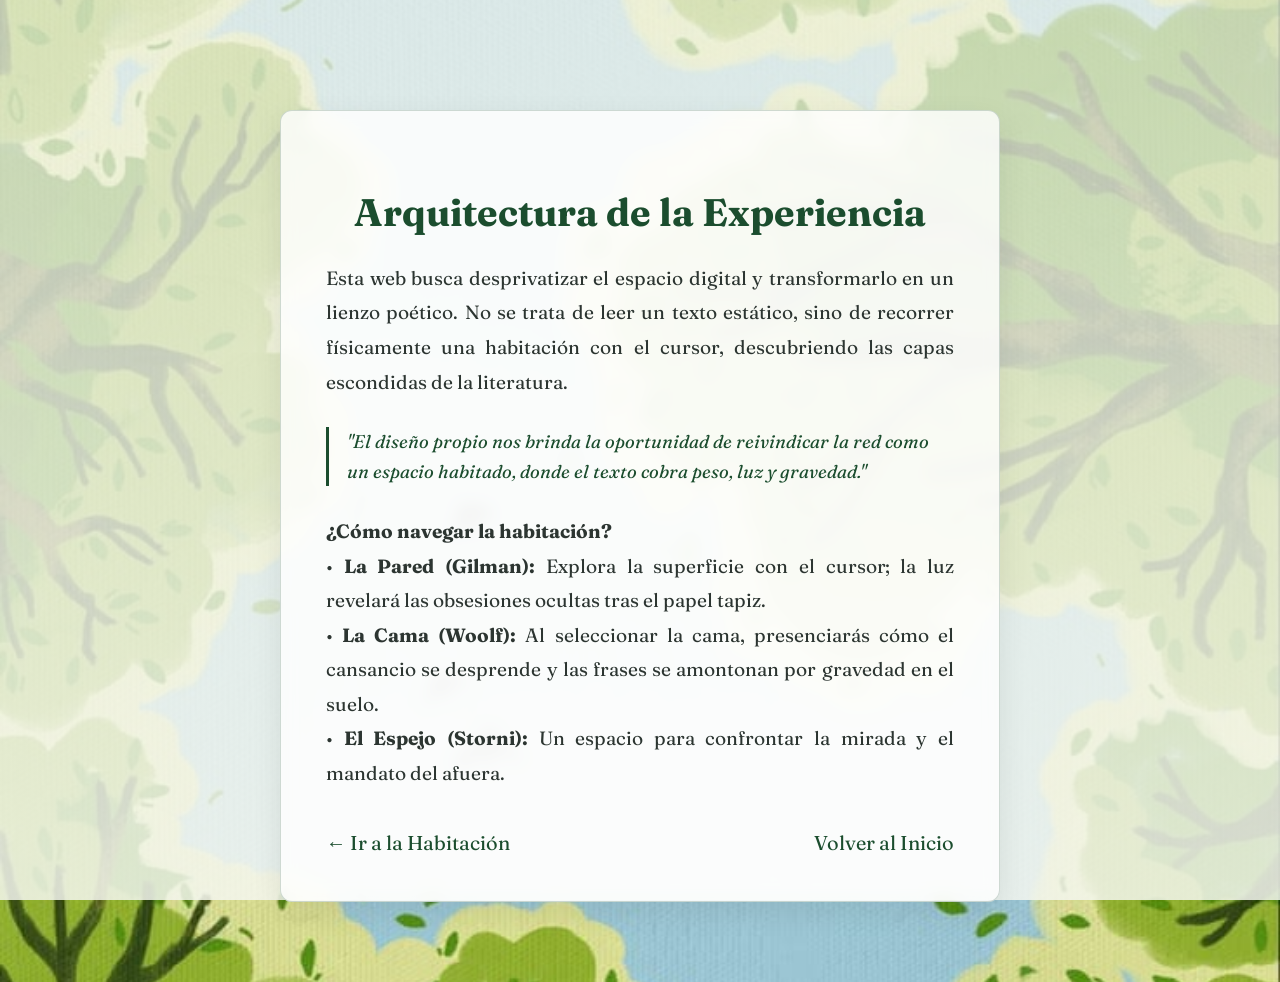
==== bitacora.html @ ad148d2b "Rename bitácora.html to bitacora.html" ====
<!DOCTYPE html>
<html lang="es">
<head>
  <meta charset="UTF-8">
  <meta name="viewport" content="width=device-width, initial-scale=1.0">
  <title>El Porqué - Habitar</title>
  <link rel="stylesheet" href="portal.css">
</head>
<body class="fondo-bitacora">

  <div id="contenido">
    <div class="caja-reflexion">
      <h2>Arquitectura de la Experiencia</h2>

      <p class="texto-reflexion">
        Esta web busca desprivatizar el espacio digital y transformarlo en un lienzo poético. No se trata de leer un texto estático, sino de recorrer físicamente una habitación con el cursor, descubriendo las capas escondidas de la literatura.
      </p>

      <blockquote class="cita-destacada">
        "El diseño propio nos brinda la oportunidad de reivindicar la red como un espacio habitado, donde el texto cobra peso, luz y gravedad."
      </blockquote>

      <p class="texto-reflexion">
        <strong>¿Cómo navegar la habitación?</strong><br>
        • <strong>La Pared (Gilman):</strong> Explora la superficie con el cursor; la luz revelará las obsesiones ocultas tras el papel tapiz.<br>
        • <strong>La Cama (Woolf):</strong> Al seleccionar la cama, presenciarás cómo el cansancio se desprende y las frases se amontonan por gravedad en el suelo.<br>
        • <strong>El Espejo (Storni):</strong> Un espacio para confrontar la mirada y el mandato del afuera.
      </p>

      <div class="navegacion-pie">
        <a href="habitacion.html">&larr; Ir a la Habitación</a>
        <a href="index.html">Volver al Inicio</a>
      </div>
    </div>
  </div>

</body>
</html>
---- portal.css ----
@import url('https://fonts.googleapis.com/css2?family=Fraunces:ital,opsz,wght@0,9..144,300..900;1,9..144,300..900&display=swap');

html, body {
  margin: 0;
  padding: 0;
  min-height: 100vh;
  font-family: 'Fraunces', serif;
  color: #1a1a1a;
  background-color: #f4f6f0;
}

body {
  background-size: cover;
  background-position: center;
  background-attachment: fixed;
  background-repeat: no-repeat;
}

/* 1. Fondo de la portada con la ilustración y transparencia suave */
.fondo-portada {
  background-image: linear-gradient(rgba(255, 255, 255, 0.25), rgba(255, 255, 255, 0.35)), 
                    url('paísaje.jpeg'); /* Asegúrate de colocar el archivo exacto */
}

/* 2. Título "Habitar" en negro y peso fino (Thin/Light) */
h1.titulo-portada {
  font-family: 'Fraunces', serif;
  font-weight: 300; /* Peso fino y liviano */
  font-style: italic;
  margin: 0;
  position: absolute;
  font-size: 85px;
  top: 30%; /* Elevado hacia el centro alto */
  left: 50%;
  transform: translate(-50%, -50%);
  text-align: center;
  width: 100%;
}

h1.titulo-portada a {
  color: #111111; /* Negro fino */
  border: none !important;
  text-shadow: 0 2px 8px rgba(255, 255, 255, 0.7);
}

/* 3. Menú vertical centrado sobre la franja del cielo azul */
.menu-portada {
  position: absolute;
  top: 55%;
  left: 50%;
  transform: translate(-50%, -40%);
  display: flex;
  flex-direction: column; /* Alineación vertical */
  align-items: center;
  gap: 24px; /* Espacio entre opciones */
  white-space: nowrap;
  width: auto;
}

/* 4. Enlaces en color verde, más grandes y subrayados solo en Hover */
.menu-portada a {
  font-family: 'Fraunces', serif;
  font-size: 1.65rem; /* Tamaño más grande */
  font-weight: 500;
  font-style: italic;
  color: #1b4d2e; /* Verde bosque cálido y profundo */
  text-decoration: none; /* Sin subrayado por defecto */
  border-bottom: 2px solid transparent; /* Reserva el espacio del borde */
  transition: all 0.3s ease;
  text-shadow: 0 1px 4px rgba(255, 255, 255, 0.8);
}

/* Efecto Hover: aparece el subrayado verde al pasar el cursor */
.menu-portada a:hover {
  color: #0b2e19;
  border-bottom: 2px solid #1b4d2e;
}


/* Estilos para las páginas internas (escritoras.html y bitacora.html) */
.fondo-escritoras, .fondo-bitacora {
  background-image: linear-gradient(rgba(245, 247, 240, 0.7), rgba(245, 247, 240, 0.85)), 
                    url('paísaje.jpeg');
}

#contenido {
  max-width: 720px;
  margin: 0 auto;
  padding: 80px 20px;
  text-align: center;
}

.caja-reflexion {
  background: rgba(255, 255, 255, 0.82);
  backdrop-filter: blur(8px);
  -webkit-backdrop-filter: blur(8px);
  padding: 45px;
  border-radius: 12px;
  border: 1px solid rgba(27, 77, 46, 0.2);
  margin-top: 30px;
  box-shadow: 0 10px 30px rgba(0, 0, 0, 0.08);
}

.caja-reflexion h2 {
  font-size: 2.4rem;
  color: #1b4d2e;
  margin-bottom: 25px;
  font-weight: 700;
}

.texto-reflexion {
  font-size: 1.2rem;
  line-height: 1.8;
  margin-bottom: 22px;
  text-align: justify;
  color: #2c3531;
}

.cita-destacada {
  font-style: italic;
  font-size: 1.15rem;
  color: #1b4d2e;
  border-left: 3px solid #1b4d2e;
  padding-left: 18px;
  margin: 28px 0;
  text-align: left;
  line-height: 1.6;
}

.navegacion-pie {
  margin-top: 40px;
  font-size: 1.25rem;
  display: flex;
  justify-content: space-between;
}

.navegacion-pie a {
  color: #1b4d2e;
  text-decoration: none;
  border-bottom: 1px solid transparent;
  transition: all 0.3s ease;
}

.navegacion-pie a:hover {
  border-bottom: 1px solid #1b4d2e;
}
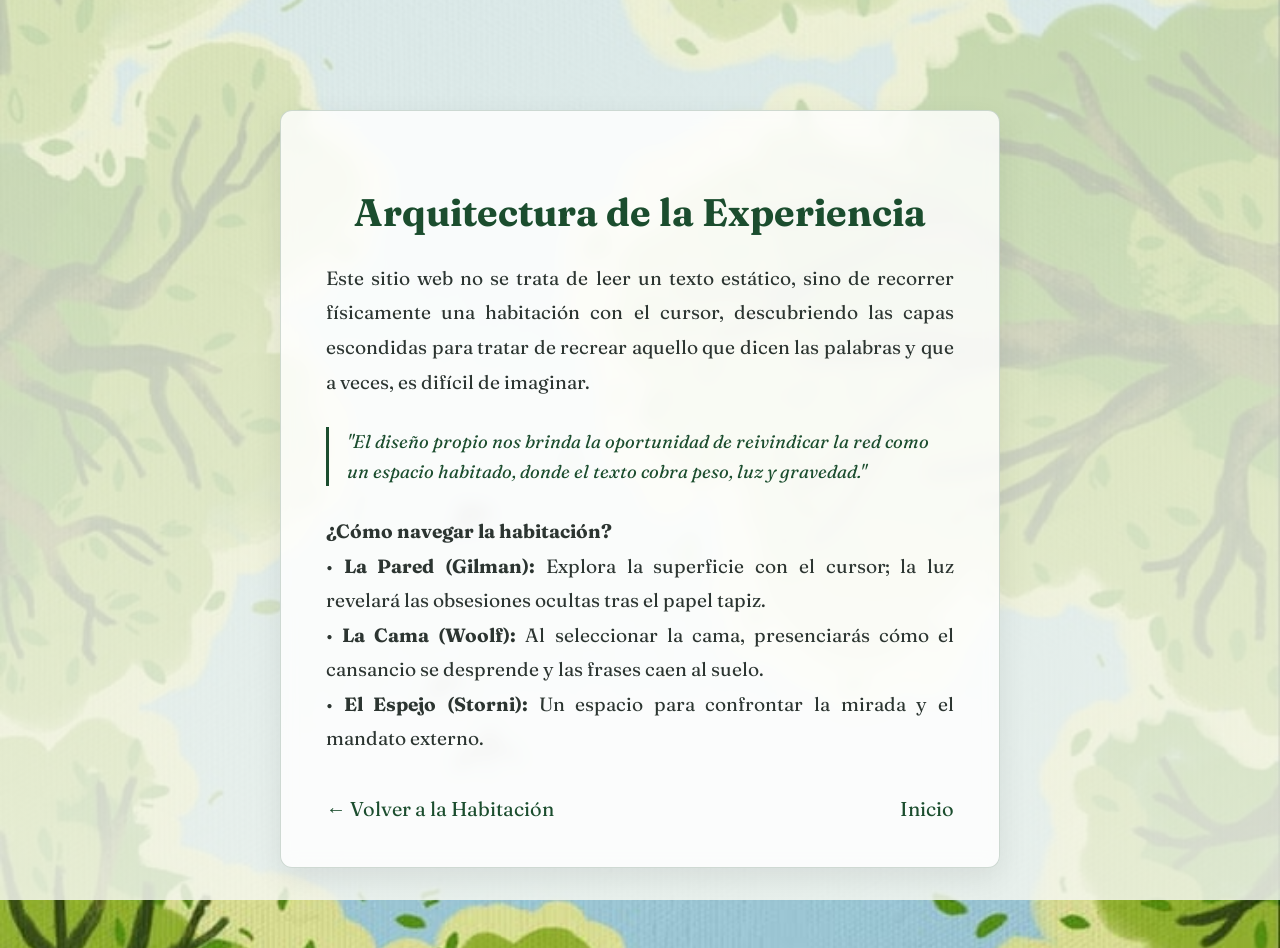
==== commit bf0f72db: "link navegación" ====
--- a/bitacora.html
+++ b/bitacora.html
@@ -13,7 +13,7 @@
       <h2>Arquitectura de la Experiencia</h2>
 
       <p class="texto-reflexion">
-        Esta web busca desprivatizar el espacio digital y transformarlo en un lienzo poético. No se trata de leer un texto estático, sino de recorrer físicamente una habitación con el cursor, descubriendo las capas escondidas de la literatura.
+        Este sitio web no se trata de leer un texto estático, sino de recorrer físicamente una habitación con el cursor, descubriendo las capas escondidas para tratar de recrear aquello que dicen las palabras y que a veces, es difícil de imaginar.
       </p>
 
       <blockquote class="cita-destacada">
@@ -23,13 +23,13 @@
       <p class="texto-reflexion">
         <strong>¿Cómo navegar la habitación?</strong><br>
         • <strong>La Pared (Gilman):</strong> Explora la superficie con el cursor; la luz revelará las obsesiones ocultas tras el papel tapiz.<br>
-        • <strong>La Cama (Woolf):</strong> Al seleccionar la cama, presenciarás cómo el cansancio se desprende y las frases se amontonan por gravedad en el suelo.<br>
-        • <strong>El Espejo (Storni):</strong> Un espacio para confrontar la mirada y el mandato del afuera.
+        • <strong>La Cama (Woolf):</strong> Al seleccionar la cama, presenciarás cómo el cansancio se desprende y las frases caen al suelo.<br>
+        • <strong>El Espejo (Storni):</strong> Un espacio para confrontar la mirada y el mandato externo.
       </p>
 
       <div class="navegacion-pie">
-        <a href="habitacion.html">&larr; Ir a la Habitación</a>
-        <a href="index.html">Volver al Inicio</a>
+        <a href="habitacion.html">&larr; Volver a la Habitación</a>
+        <a href="index.html">Inicio</a>
       </div>
     </div>
   </div>
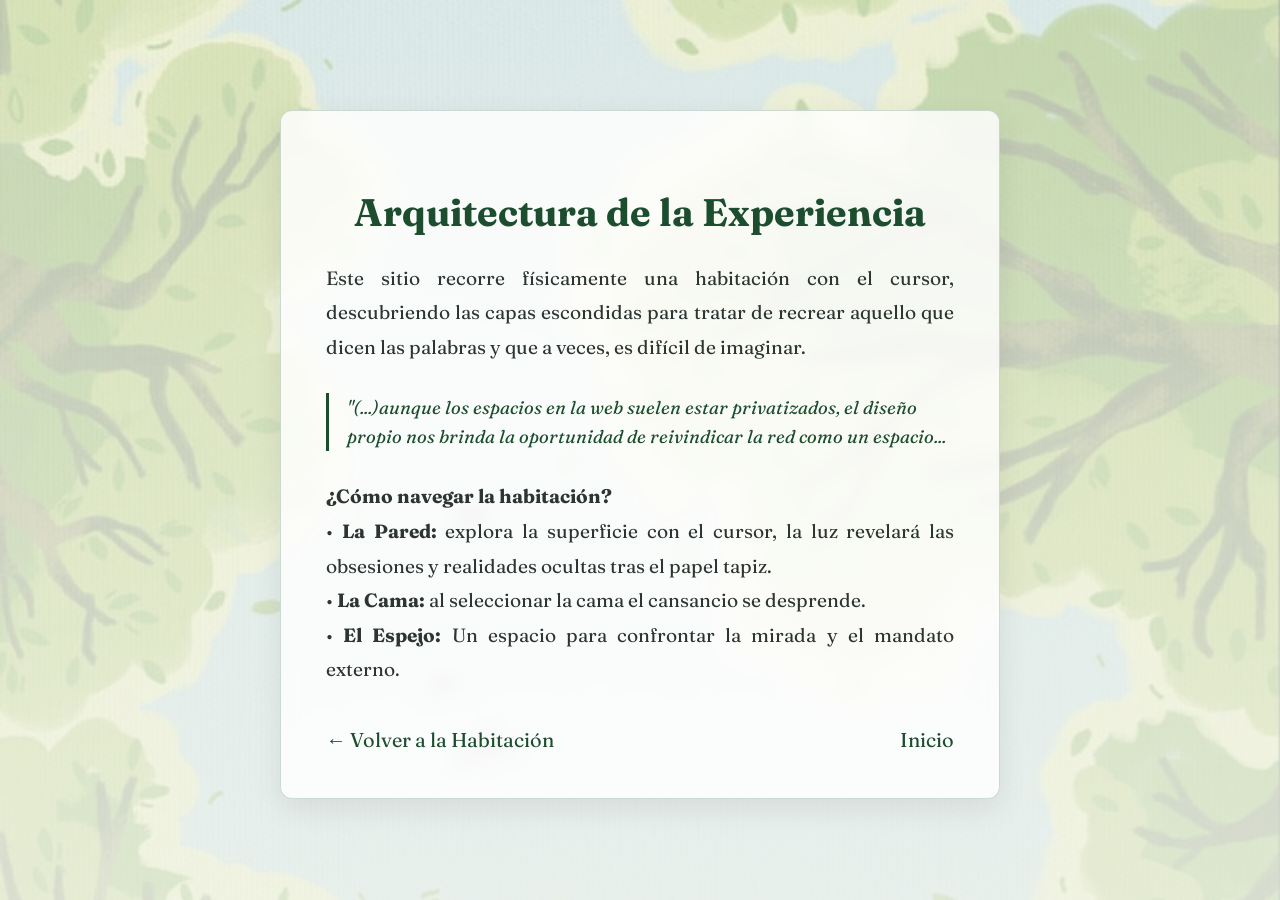
==== commit c42edccb: "Cambio de texto y cita" ====
--- a/bitacora.html
+++ b/bitacora.html
@@ -13,18 +13,18 @@
       <h2>Arquitectura de la Experiencia</h2>
 
       <p class="texto-reflexion">
-        Este sitio web no se trata de leer un texto estático, sino de recorrer físicamente una habitación con el cursor, descubriendo las capas escondidas para tratar de recrear aquello que dicen las palabras y que a veces, es difícil de imaginar.
+        Este sitio recorre físicamente una habitación con el cursor, descubriendo las capas escondidas para tratar de recrear aquello que dicen las palabras y que a veces, es difícil de imaginar.
       </p>
 
       <blockquote class="cita-destacada">
-        "El diseño propio nos brinda la oportunidad de reivindicar la red como un espacio habitado, donde el texto cobra peso, luz y gravedad."
+       "(...)aunque los espacios en la web suelen estar privatizados, el diseño propio nos brinda la oportunidad de reivindicar la red como un espacio...
       </blockquote>
 
       <p class="texto-reflexion">
         <strong>¿Cómo navegar la habitación?</strong><br>
-        • <strong>La Pared (Gilman):</strong> Explora la superficie con el cursor; la luz revelará las obsesiones ocultas tras el papel tapiz.<br>
-        • <strong>La Cama (Woolf):</strong> Al seleccionar la cama, presenciarás cómo el cansancio se desprende y las frases caen al suelo.<br>
-        • <strong>El Espejo (Storni):</strong> Un espacio para confrontar la mirada y el mandato externo.
+        • <strong>La Pared:</strong> explora la superficie con el cursor, la luz revelará las obsesiones y realidades ocultas tras el papel tapiz.<br>
+        • <strong>La Cama:</strong> al seleccionar la cama el cansancio se desprende.<br>
+        • <strong>El Espejo:</strong> Un espacio para confrontar la mirada y el mandato externo.
       </p>
 
       <div class="navegacion-pie">
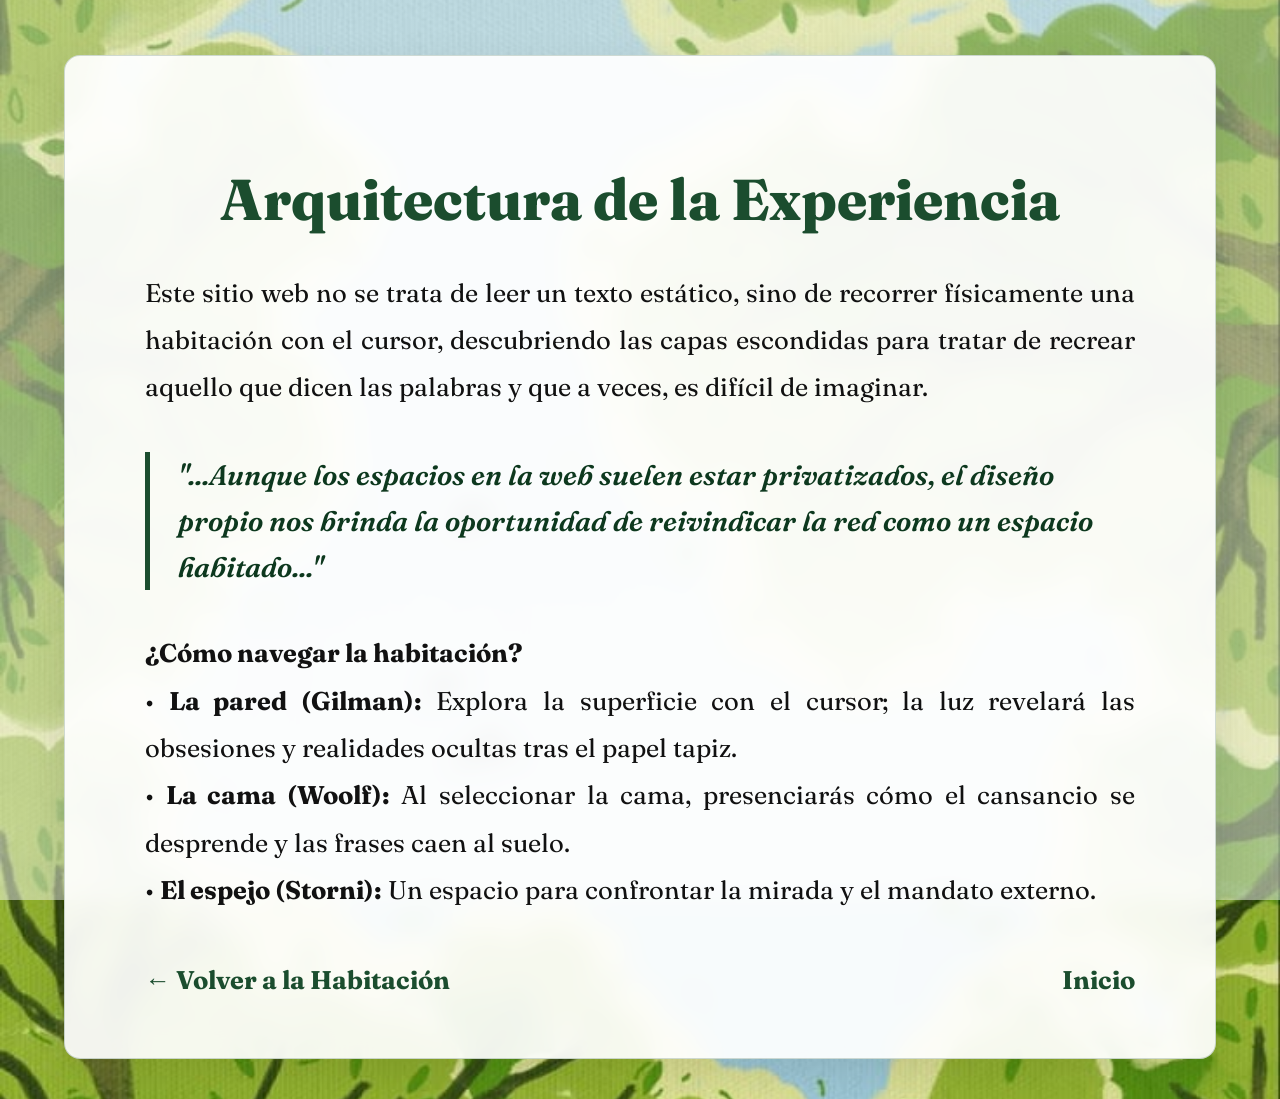
==== commit 5a7326fb: "cambio y revisión del texto Updated text for clarity and added context to navigation instructions." ====
--- a/bitacora.html
+++ b/bitacora.html
@@ -4,7 +4,7 @@
   <meta charset="UTF-8">
   <meta name="viewport" content="width=device-width, initial-scale=1.0">
   <title>El Porqué - Habitar</title>
-  <link rel="stylesheet" href="portal.css">
+  <link rel="stylesheet" href="portal.css?v=4.0">
 </head>
 <body class="fondo-bitacora">
 
@@ -13,18 +13,18 @@
       <h2>Arquitectura de la Experiencia</h2>
 
       <p class="texto-reflexion">
-        Este sitio recorre físicamente una habitación con el cursor, descubriendo las capas escondidas para tratar de recrear aquello que dicen las palabras y que a veces, es difícil de imaginar.
+        Este sitio web no se trata de leer un texto estático, sino de recorrer físicamente una habitación con el cursor, descubriendo las capas escondidas para tratar de recrear aquello que dicen las palabras y que a veces, es difícil de imaginar.
       </p>
 
       <blockquote class="cita-destacada">
-       "(...)aunque los espacios en la web suelen estar privatizados, el diseño propio nos brinda la oportunidad de reivindicar la red como un espacio...
+        "...Aunque los espacios en la web suelen estar privatizados, el diseño propio nos brinda la oportunidad de reivindicar la red como un espacio habitado..."
       </blockquote>
 
       <p class="texto-reflexion">
         <strong>¿Cómo navegar la habitación?</strong><br>
-        • <strong>La Pared:</strong> explora la superficie con el cursor, la luz revelará las obsesiones y realidades ocultas tras el papel tapiz.<br>
-        • <strong>La Cama:</strong> al seleccionar la cama el cansancio se desprende.<br>
-        • <strong>El Espejo:</strong> Un espacio para confrontar la mirada y el mandato externo.
+        • <strong>La pared (Gilman):</strong> Explora la superficie con el cursor; la luz revelará las obsesiones y realidades ocultas tras el papel tapiz.<br>
+        • <strong>La cama (Woolf):</strong> Al seleccionar la cama, presenciarás cómo el cansancio se desprende y las frases caen al suelo.<br>
+        • <strong>El espejo (Storni):</strong> Un espacio para confrontar la mirada y el mandato externo.
       </p>
 
       <div class="navegacion-pie">
--- a/portal.css
+++ b/portal.css
@@ -16,21 +16,21 @@
   background-repeat: no-repeat;
 }
 
-/* 1. Fondo de la portada con la ilustración y transparencia suave */
-.fondo-portada {
-  background-image: linear-gradient(rgba(255, 255, 255, 0.25), rgba(255, 255, 255, 0.35)), 
-                    url('paísaje.jpeg'); /* Asegúrate de colocar el archivo exacto */
+/* Fondo */
+.fondo-portada, .fondo-escritoras, .fondo-bitacora {
+  background-image: linear-gradient(rgba(245, 247, 240, 0.35), rgba(245, 247, 240, 0.5)), 
+                    url('paísaje.jpeg');
 }
 
-/* 2. Título "Habitar" en negro y peso fino (Thin/Light) */
+/* Portada principal */
 h1.titulo-portada {
   font-family: 'Fraunces', serif;
-  font-weight: 300; /* Peso fino y liviano */
+  font-weight: 300;
   font-style: italic;
   margin: 0;
   position: absolute;
-  font-size: 85px;
-  top: 30%; /* Elevado hacia el centro alto */
+  font-size: 120px;
+  top: 45%;
   left: 50%;
   transform: translate(-50%, -50%);
   text-align: center;
@@ -38,109 +38,73 @@
 }
 
 h1.titulo-portada a {
-  color: #111111; /* Negro fino */
+  color: #111111;
   border: none !important;
-  text-shadow: 0 2px 8px rgba(255, 255, 255, 0.7);
+  text-shadow: 0 2px 12px rgba(255, 255, 255, 0.9);
 }
 
-/* 3. Menú vertical centrado sobre la franja del cielo azul */
-.menu-portada {
-  position: absolute;
-  top: 55%;
-  left: 50%;
-  transform: translate(-50%, -40%);
-  display: flex;
-  flex-direction: column; /* Alineación vertical */
-  align-items: center;
-  gap: 24px; /* Espacio entre opciones */
-  white-space: nowrap;
-  width: auto;
-}
-
-/* 4. Enlaces en color verde, más grandes y subrayados solo en Hover */
-.menu-portada a {
-  font-family: 'Fraunces', serif;
-  font-size: 1.65rem; /* Tamaño más grande */
-  font-weight: 500;
-  font-style: italic;
-  color: #1b4d2e; /* Verde bosque cálido y profundo */
-  text-decoration: none; /* Sin subrayado por defecto */
-  border-bottom: 2px solid transparent; /* Reserva el espacio del borde */
-  transition: all 0.3s ease;
-  text-shadow: 0 1px 4px rgba(255, 255, 255, 0.8);
-}
-
-/* Efecto Hover: aparece el subrayado verde al pasar el cursor */
-.menu-portada a:hover {
-  color: #0b2e19;
-  border-bottom: 2px solid #1b4d2e;
-}
-
-
-/* Estilos para las páginas internas (escritoras.html y bitacora.html) */
-.fondo-escritoras, .fondo-bitacora {
-  background-image: linear-gradient(rgba(245, 247, 240, 0.7), rgba(245, 247, 240, 0.85)), 
-                    url('paísaje.jpeg');
-}
-
+/* CAJA Y CONTENEDOR AMPLIADOS */
 #contenido {
-  max-width: 720px;
+  width: 90vw;
+  max-width: 1200px; /* Caja ancha */
   margin: 0 auto;
-  padding: 80px 20px;
+  padding: 40px 20px;
   text-align: center;
 }
 
 .caja-reflexion {
-  background: rgba(255, 255, 255, 0.82);
-  backdrop-filter: blur(8px);
-  -webkit-backdrop-filter: blur(8px);
-  padding: 45px;
-  border-radius: 12px;
+  background: rgba(255, 255, 255, 0.92);
+  backdrop-filter: blur(12px);
+  -webkit-backdrop-filter: blur(12px);
+  padding: 60px 80px; /* Espacio interior  */
+  border-radius: 16px;
   border: 1px solid rgba(27, 77, 46, 0.2);
-  margin-top: 30px;
-  box-shadow: 0 10px 30px rgba(0, 0, 0, 0.08);
+  box-shadow: 0 15px 40px rgba(0, 0, 0, 0.1);
+  margin-top: 15px;
 }
 
 .caja-reflexion h2 {
-  font-size: 2.4rem;
+  font-size: 3.6rem; /* Título */
   color: #1b4d2e;
-  margin-bottom: 25px;
-  font-weight: 700;
+  margin-bottom: 35px;
+  font-weight: 800;
 }
 
 .texto-reflexion {
-  font-size: 1.2rem;
-  line-height: 1.8;
-  margin-bottom: 22px;
+  font-size: 1.6rem; /* Letra grande */
+  line-height: 1.85;
+  margin-bottom: 30px;
   text-align: justify;
-  color: #2c3531;
+  color: #111111;
 }
 
 .cita-destacada {
   font-style: italic;
-  font-size: 1.15rem;
-  color: #1b4d2e;
-  border-left: 3px solid #1b4d2e;
-  padding-left: 18px;
-  margin: 28px 0;
+  font-size: 1.75rem; /* Cita resaltada y muy legible */
+  font-weight: 600;
+  color: #0d381e;
+  border-left: 5px solid #1b4d2e;
+  padding-left: 28px;
+  margin: 40px 0;
   text-align: left;
-  line-height: 1.6;
+  line-height: 1.65;
 }
 
 .navegacion-pie {
-  margin-top: 40px;
-  font-size: 1.25rem;
+  margin-top: 50px;
+  font-size: 1.6rem;
   display: flex;
   justify-content: space-between;
 }
 
 .navegacion-pie a {
   color: #1b4d2e;
+  font-weight: 700;
   text-decoration: none;
-  border-bottom: 1px solid transparent;
+  border-bottom: 2px solid transparent;
   transition: all 0.3s ease;
 }
 
 .navegacion-pie a:hover {
-  border-bottom: 1px solid #1b4d2e;
+  border-bottom: 2px solid #1b4d2e;
 }
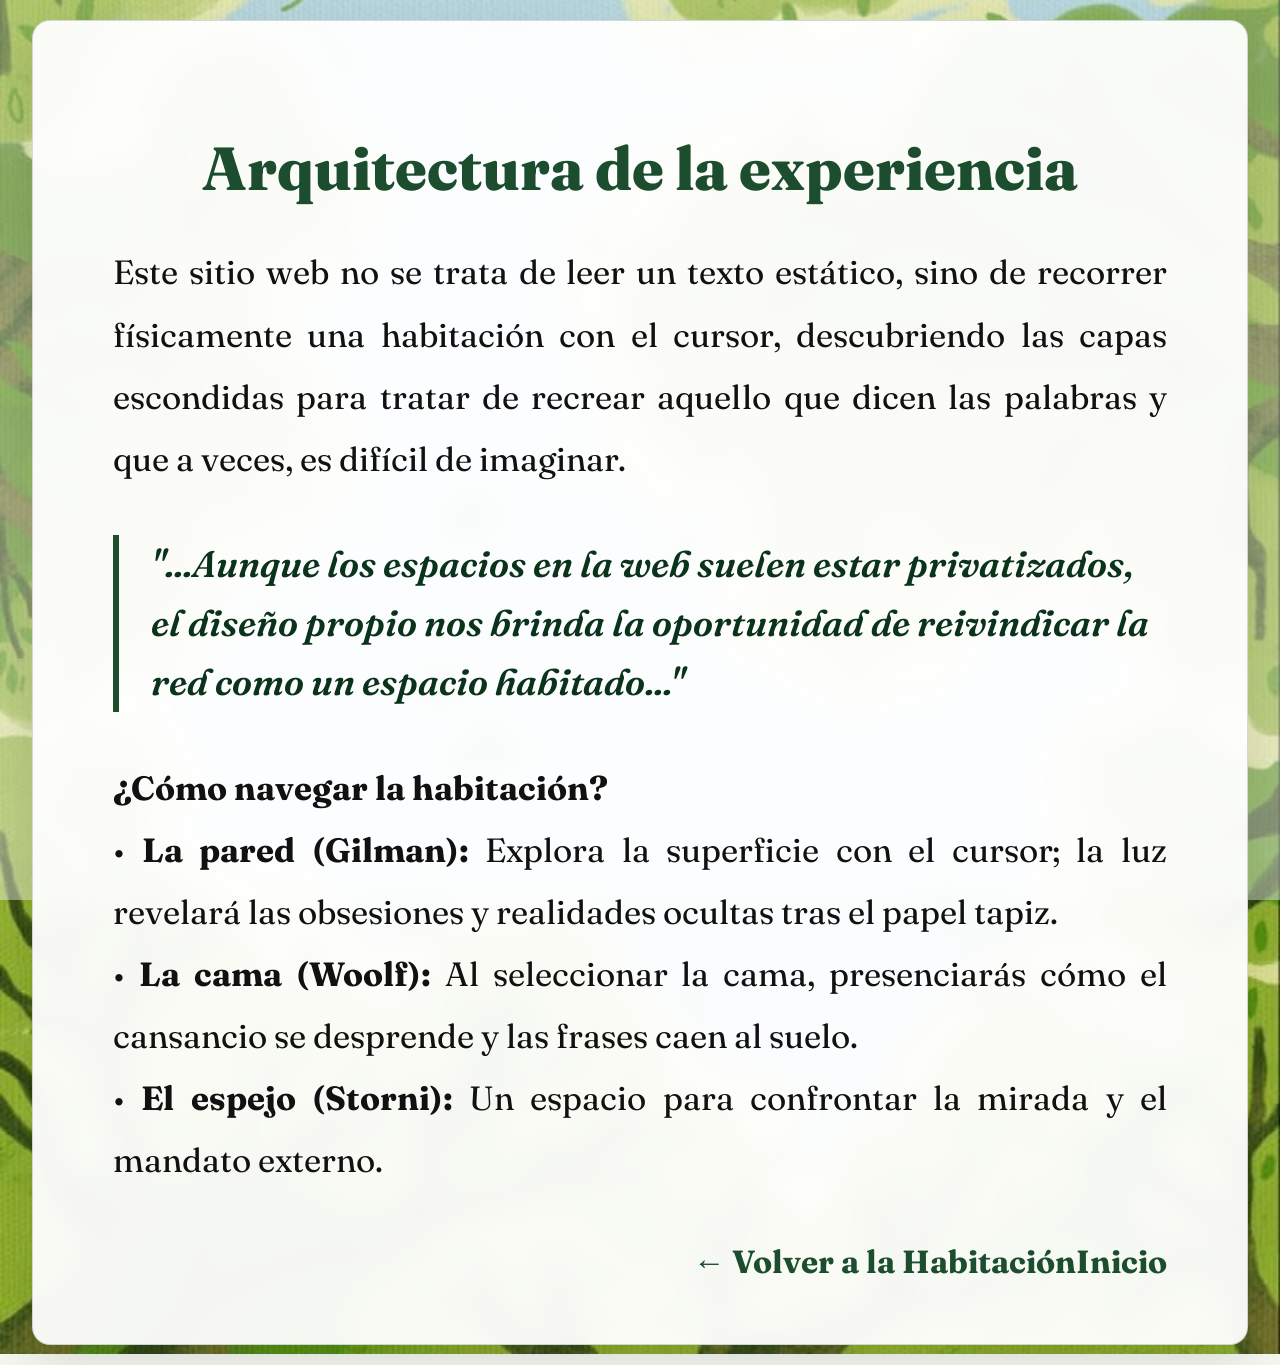
==== commit 0e10d386: "Correct title and heading capitalization in HTML" ====
--- a/bitacora.html
+++ b/bitacora.html
@@ -3,14 +3,14 @@
 <head>
   <meta charset="UTF-8">
   <meta name="viewport" content="width=device-width, initial-scale=1.0">
-  <title>El Porqué - Habitar</title>
+  <title>El porqué - Habitar</title>
   <link rel="stylesheet" href="portal.css?v=4.0">
 </head>
 <body class="fondo-bitacora">
 
   <div id="contenido">
     <div class="caja-reflexion">
-      <h2>Arquitectura de la Experiencia</h2>
+      <h2>Arquitectura de la experiencia</h2>
 
       <p class="texto-reflexion">
         Este sitio web no se trata de leer un texto estático, sino de recorrer físicamente una habitación con el cursor, descubriendo las capas escondidas para tratar de recrear aquello que dicen las palabras y que a veces, es difícil de imaginar.
--- a/portal.css
+++ b/portal.css
@@ -16,20 +16,18 @@
   background-repeat: no-repeat;
 }
 
-/* Fondo */
 .fondo-portada, .fondo-escritoras, .fondo-bitacora {
-  background-image: linear-gradient(rgba(245, 247, 240, 0.35), rgba(245, 247, 240, 0.5)), 
+  background-image: linear-gradient(rgba(245, 247, 240, 0.3), rgba(245, 247, 240, 0.45)), 
                     url('paísaje.jpeg');
 }
 
-/* Portada principal */
 h1.titulo-portada {
   font-family: 'Fraunces', serif;
   font-weight: 300;
   font-style: italic;
   margin: 0;
   position: absolute;
-  font-size: 120px;
+  font-size: 140px;
   top: 45%;
   left: 50%;
   transform: translate(-50%, -50%);
@@ -43,68 +41,75 @@
   text-shadow: 0 2px 12px rgba(255, 255, 255, 0.9);
 }
 
-/* CAJA Y CONTENEDOR AMPLIADOS */
+/* CONTENEDOR ANCHO GIGANTE QUE RESPIRA */
 #contenido {
-  width: 90vw;
-  max-width: 1200px; /* Caja ancha */
+  width: 95vw !important;
+  max-width: 1500px !important;
   margin: 0 auto;
-  padding: 40px 20px;
+  padding: 20px 10px;
   text-align: center;
 }
 
 .caja-reflexion {
-  background: rgba(255, 255, 255, 0.92);
-  backdrop-filter: blur(12px);
-  -webkit-backdrop-filter: blur(12px);
-  padding: 60px 80px; /* Espacio interior  */
-  border-radius: 16px;
+  background: rgba(255, 255, 255, 0.95);
+  backdrop-filter: blur(14px);
+  -webkit-backdrop-filter: blur(14px);
+  padding: 60px 80px;
+  border-radius: 18px;
   border: 1px solid rgba(27, 77, 46, 0.2);
-  box-shadow: 0 15px 40px rgba(0, 0, 0, 0.1);
-  margin-top: 15px;
+  box-shadow: 0 20px 50px rgba(0, 0, 0, 0.1);
 }
 
 .caja-reflexion h2 {
-  font-size: 3.6rem; /* Título */
+  font-size: 3.8rem;
   color: #1b4d2e;
   margin-bottom: 35px;
   font-weight: 800;
 }
 
-.texto-reflexion {
-  font-size: 1.6rem; /* Letra grande */
-  line-height: 1.85;
-  margin-bottom: 30px;
+/* TEXTO DE LA CAJA */
+.texto-reflexion, 
+.texto-destacado-autoras,
+.caja-reflexion p {
+  font-size: 2.1rem !important; /* Tamaño */
+  line-height: 1.85 !important;
+  margin-bottom: 32px;
   text-align: justify;
-  color: #111111;
+  color: #111111 !important;
+}
+
+.texto-destacado-autoras {
+  font-style: italic;
+  color: #1b4d2e !important;
 }
 
 .cita-destacada {
   font-style: italic;
-  font-size: 1.75rem; /* Cita resaltada y muy legible */
+  font-size: 2.3rem !important;
   font-weight: 600;
-  color: #0d381e;
-  border-left: 5px solid #1b4d2e;
-  padding-left: 28px;
-  margin: 40px 0;
+  color: #0b331b;
+  border-left: 6px solid #1b4d2e;
+  padding-left: 32px;
+  margin: 45px 0;
   text-align: left;
-  line-height: 1.65;
+  line-height: 1.6;
 }
 
 .navegacion-pie {
   margin-top: 50px;
-  font-size: 1.6rem;
+  font-size: 2rem;
   display: flex;
-  justify-content: space-between;
+  justify-content: flex-end;
 }
 
 .navegacion-pie a {
   color: #1b4d2e;
   font-weight: 700;
   text-decoration: none;
-  border-bottom: 2px solid transparent;
+  border-bottom: 3px solid transparent;
   transition: all 0.3s ease;
 }
 
 .navegacion-pie a:hover {
-  border-bottom: 2px solid #1b4d2e;
+  border-bottom: 3px solid #1b4d2e;
 }
